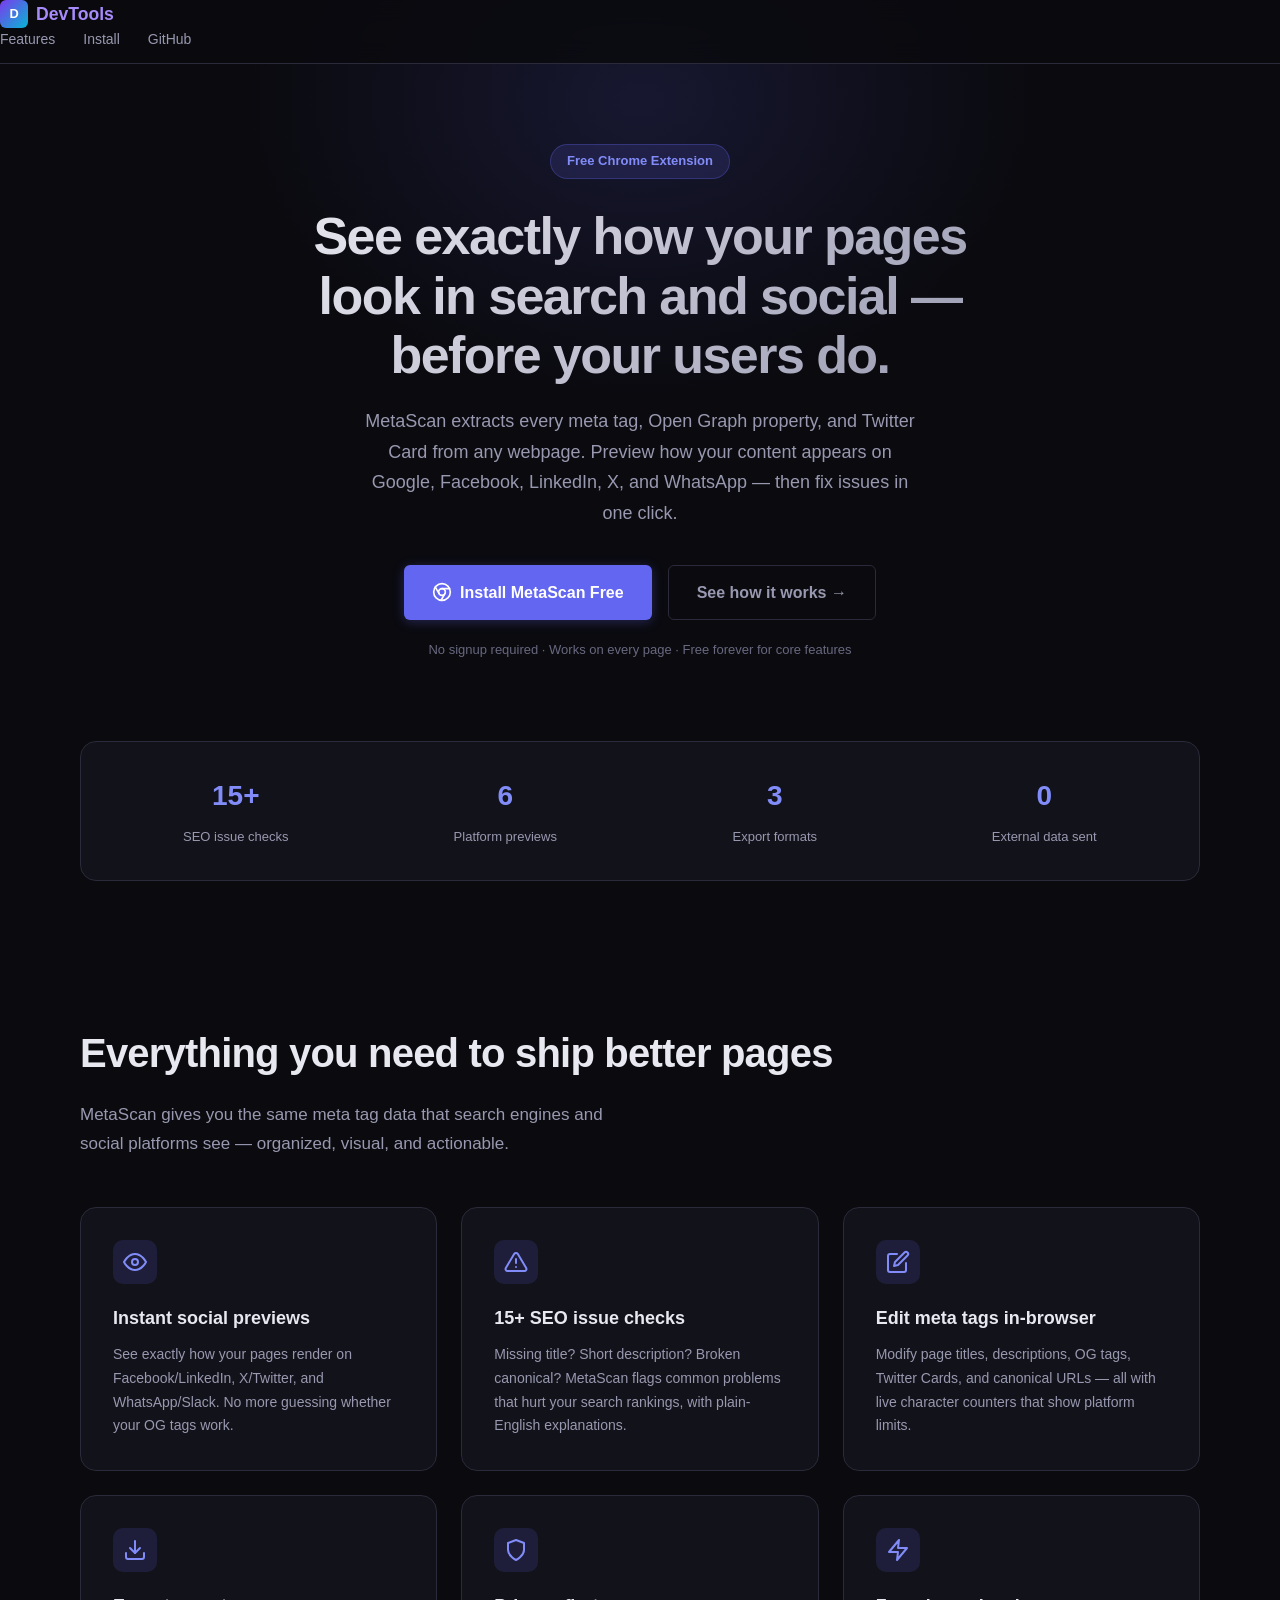
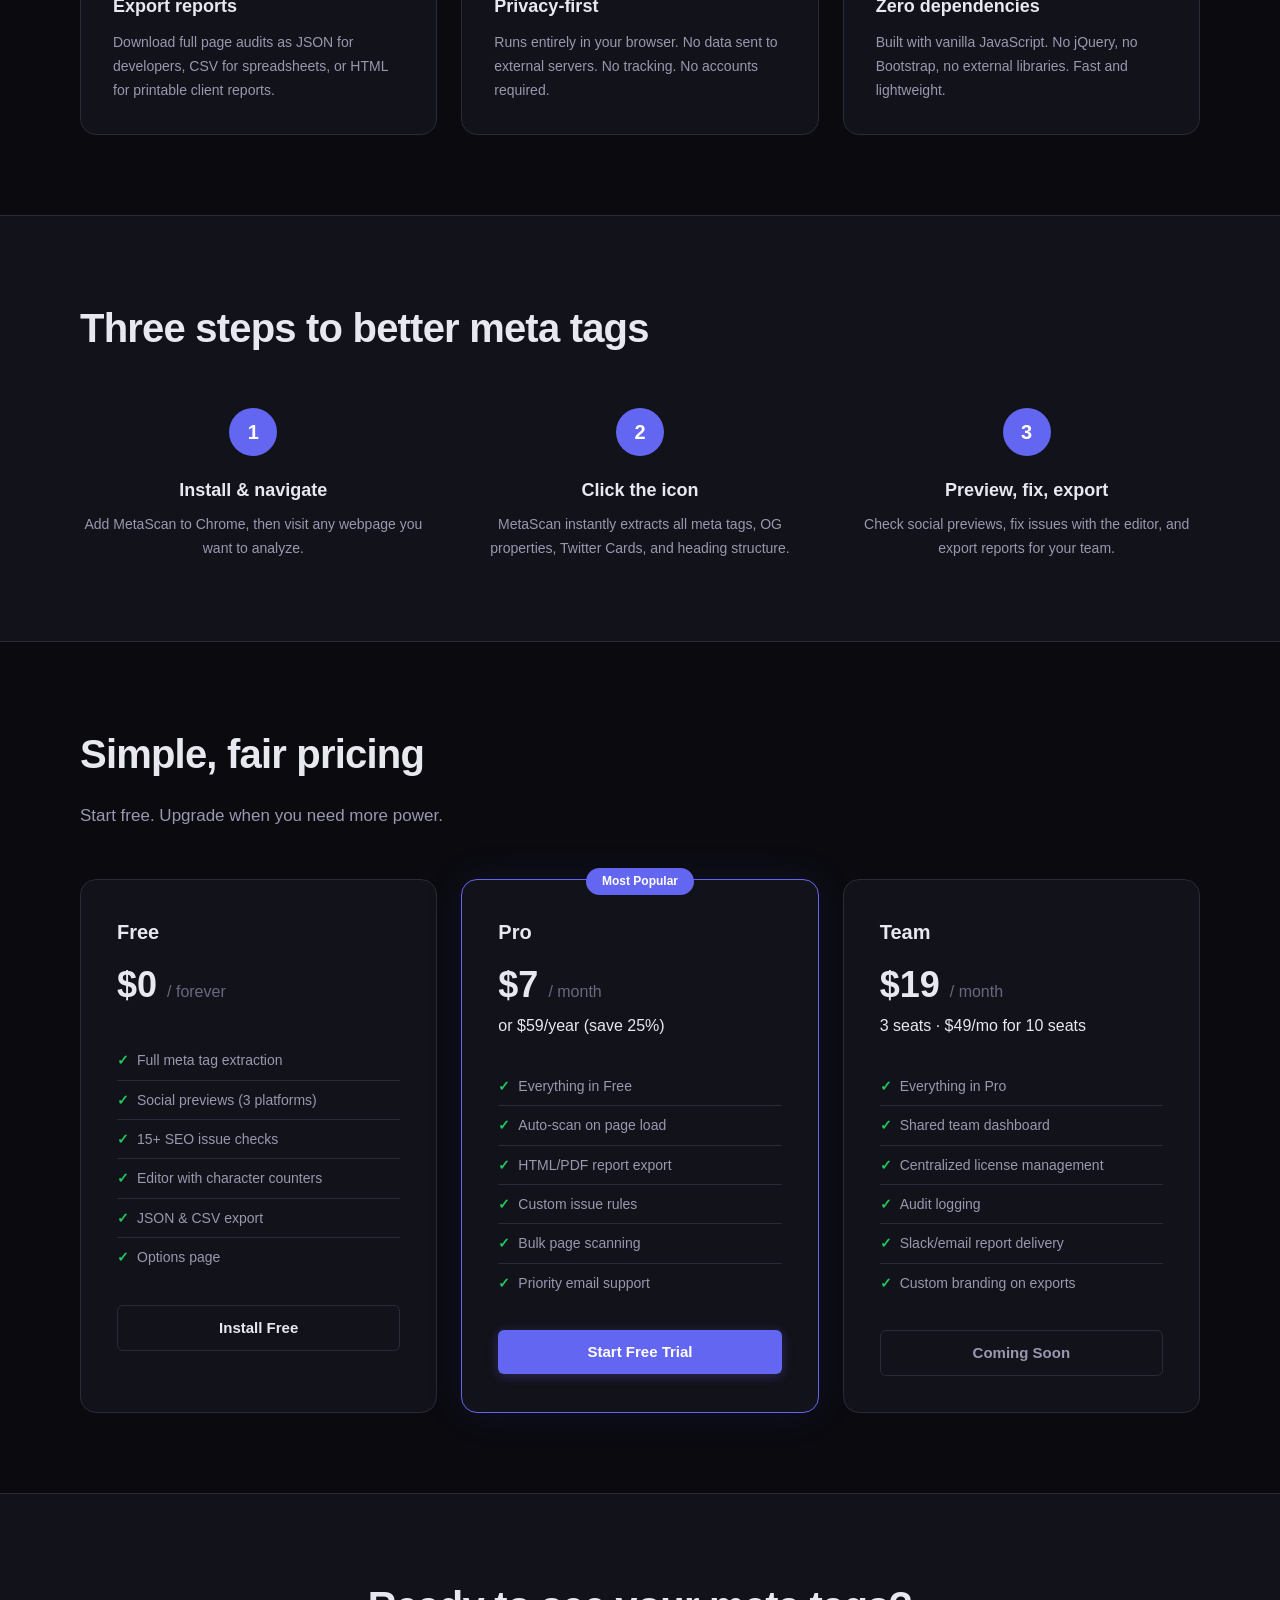
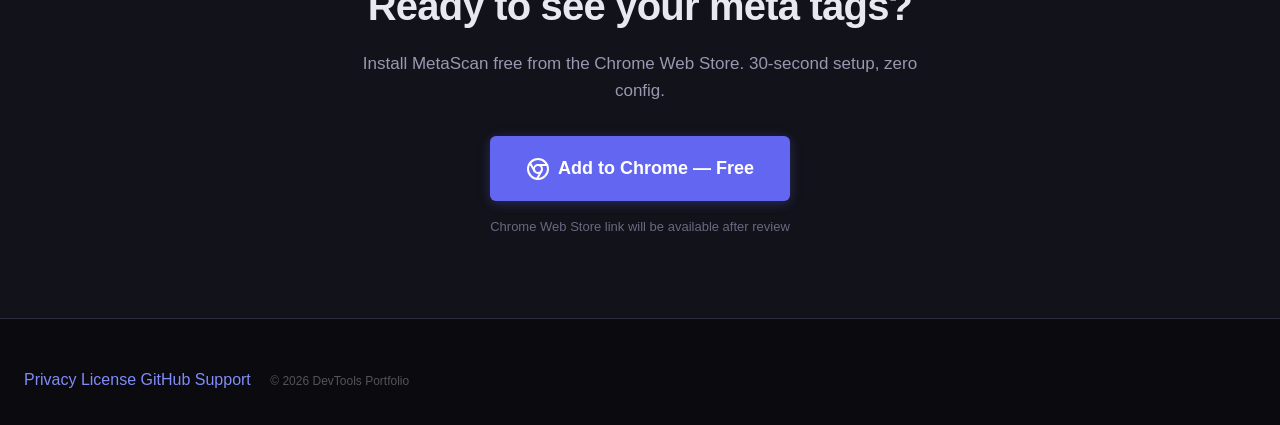
==== landing/index.html @ 58e9bb5c "Initial commit — metascan" ====
<!DOCTYPE html>
<html lang="en">
<head>
  <meta charset="UTF-8">
  <meta name="viewport" content="width=device-width, initial-scale=1.0">
  <title>MetaScan — See How Your Pages Look in Search & Social</title>
  <meta name="description" content="Free Chrome extension that extracts every meta tag, Open Graph property, and Twitter Card from any webpage. Preview how your content appears on Google, Facebook, X, and WhatsApp.">
  <meta name="keywords" content="meta tags checker, SEO meta tags, Open Graph preview, Twitter Card validator, social preview tool, meta tag extractor, SEO audit Chrome extension">
  <meta property="og:title" content="MetaScan — SEO Meta Tags & Social Preview">
  <meta property="og:description" content="See exactly how your pages look in search and social — before your users do. Free Chrome extension.">
  <meta property="og:type" content="website">
  <meta name="twitter:card" content="summary_large_image">
  <meta name="twitter:title" content="MetaScan — SEO Meta Tags & Social Preview">
  <meta name="twitter:description" content="See exactly how your pages look in search and social — before your users do. Free Chrome extension.">
  <link rel="stylesheet" href="style.css">
</head>
<body>
  <nav class="nav">
<div class="logo" style="display:flex;align-items:center;gap:8px">
<div style="width:28px;height:28px;background:linear-gradient(135deg,#7c3aed,#06b6d4);border-radius:6px;display:flex;align-items:center;justify-content:center;font-weight:700;color:#fff;font-size:0.8rem">D</div>
<span style="font-size:1.1rem;font-weight:700;color:#a78bfa">DevTools</span>
</div>
<div class="nav-links">
<a href="#features">Features</a>
<a href="#install">Install</a>
<a href="https://github.com/ericjoye/metascan">GitHub</a>
</div>
</nav>

  <main>
    <section class="hero">
      <div class="hero-inner">
        <div class="hero-badge">Free Chrome Extension</div>
        <h1>See exactly how your pages look in search and social — before your users do.</h1>
        <p class="hero-sub">MetaScan extracts every meta tag, Open Graph property, and Twitter Card from any webpage. Preview how your content appears on Google, Facebook, LinkedIn, X, and WhatsApp — then fix issues in one click.</p>
        <div class="hero-ctas">
          <a href="#install" class="btn btn-primary btn-lg">
            <svg width="20" height="20" viewBox="0 0 24 24" fill="none" stroke="currentColor" stroke-width="2" stroke-linecap="round" stroke-linejoin="round"><circle cx="12" cy="12" r="10"/><circle cx="12" cy="12" r="4"/><line x1="21.17" y1="8" x2="12" y2="8"/><line x1="3.95" y1="6.06" x2="8.54" y2="14"/><line x1="10.88" y1="21.94" x2="15.46" y2="14"/></svg>
            Install MetaScan Free
          </a>
          <a href="#how-it-works" class="btn btn-ghost btn-lg">See how it works →</a>
        </div>
        <p class="hero-note">No signup required · Works on every page · Free forever for core features</p>
      </div>
    </section>

    <section class="social-proof">
      <div class="social-proof-inner">
        <div class="proof-item">
          <strong>15+</strong>
          <span>SEO issue checks</span>
        </div>
        <div class="proof-item">
          <strong>6</strong>
          <span>Platform previews</span>
        </div>
        <div class="proof-item">
          <strong>3</strong>
          <span>Export formats</span>
        </div>
        <div class="proof-item">
          <strong>0</strong>
          <span>External data sent</span>
        </div>
      </div>
    </section>

    <section id="features" class="features">
      <div class="section-inner">
        <h2>Everything you need to ship better pages</h2>
        <p class="section-sub">MetaScan gives you the same meta tag data that search engines and social platforms see — organized, visual, and actionable.</p>
        <div class="feature-grid">
          <div class="feature-card">
            <div class="feature-icon">
              <svg width="24" height="24" viewBox="0 0 24 24" fill="none" stroke="currentColor" stroke-width="2" stroke-linecap="round" stroke-linejoin="round"><path d="M1 12s4-8 11-8 11 8 11 8-4 8-11 8-11-8-11-8z"/><circle cx="12" cy="12" r="3"/></svg>
            </div>
            <h3>Instant social previews</h3>
            <p>See exactly how your pages render on Facebook/LinkedIn, X/Twitter, and WhatsApp/Slack. No more guessing whether your OG tags work.</p>
          </div>
          <div class="feature-card">
            <div class="feature-icon">
              <svg width="24" height="24" viewBox="0 0 24 24" fill="none" stroke="currentColor" stroke-width="2" stroke-linecap="round" stroke-linejoin="round"><path d="M10.29 3.86L1.82 18a2 2 0 0 0 1.71 3h16.94a2 2 0 0 0 1.71-3L13.71 3.86a2 2 0 0 0-3.42 0z"/><line x1="12" y1="9" x2="12" y2="13"/><line x1="12" y1="17" x2="12.01" y2="17"/></svg>
            </div>
            <h3>15+ SEO issue checks</h3>
            <p>Missing title? Short description? Broken canonical? MetaScan flags common problems that hurt your search rankings, with plain-English explanations.</p>
          </div>
          <div class="feature-card">
            <div class="feature-icon">
              <svg width="24" height="24" viewBox="0 0 24 24" fill="none" stroke="currentColor" stroke-width="2" stroke-linecap="round" stroke-linejoin="round"><path d="M11 4H4a2 2 0 0 0-2 2v14a2 2 0 0 0 2 2h14a2 2 0 0 0 2-2v-7"/><path d="M18.5 2.5a2.121 2.121 0 0 1 3 3L12 15l-4 1 1-4 9.5-9.5z"/></svg>
            </div>
            <h3>Edit meta tags in-browser</h3>
            <p>Modify page titles, descriptions, OG tags, Twitter Cards, and canonical URLs — all with live character counters that show platform limits.</p>
          </div>
          <div class="feature-card">
            <div class="feature-icon">
              <svg width="24" height="24" viewBox="0 0 24 24" fill="none" stroke="currentColor" stroke-width="2" stroke-linecap="round" stroke-linejoin="round"><path d="M21 15v4a2 2 0 0 1-2 2H5a2 2 0 0 1-2-2v-4"/><polyline points="7 10 12 15 17 10"/><line x1="12" y1="15" x2="12" y2="3"/></svg>
            </div>
            <h3>Export reports</h3>
            <p>Download full page audits as JSON for developers, CSV for spreadsheets, or HTML for printable client reports.</p>
          </div>
          <div class="feature-card">
            <div class="feature-icon">
              <svg width="24" height="24" viewBox="0 0 24 24" fill="none" stroke="currentColor" stroke-width="2" stroke-linecap="round" stroke-linejoin="round"><path d="M12 22s8-4 8-10V5l-8-3-8 3v7c0 6 8 10 8 10z"/></svg>
            </div>
            <h3>Privacy-first</h3>
            <p>Runs entirely in your browser. No data sent to external servers. No tracking. No accounts required.</p>
          </div>
          <div class="feature-card">
            <div class="feature-icon">
              <svg width="24" height="24" viewBox="0 0 24 24" fill="none" stroke="currentColor" stroke-width="2" stroke-linecap="round" stroke-linejoin="round"><polygon points="13 2 3 14 12 14 11 22 21 10 12 10 13 2"/></svg>
            </div>
            <h3>Zero dependencies</h3>
            <p>Built with vanilla JavaScript. No jQuery, no Bootstrap, no external libraries. Fast and lightweight.</p>
          </div>
        </div>
      </div>
    </section>

    <section id="how-it-works" class="how-it-works">
      <div class="section-inner">
        <h2>Three steps to better meta tags</h2>
        <div class="steps">
          <div class="step">
            <div class="step-num">1</div>
            <h3>Install & navigate</h3>
            <p>Add MetaScan to Chrome, then visit any webpage you want to analyze.</p>
          </div>
          <div class="step">
            <div class="step-num">2</div>
            <h3>Click the icon</h3>
            <p>MetaScan instantly extracts all meta tags, OG properties, Twitter Cards, and heading structure.</p>
          </div>
          <div class="step">
            <div class="step-num">3</div>
            <h3>Preview, fix, export</h3>
            <p>Check social previews, fix issues with the editor, and export reports for your team.</p>
          </div>
        </div>
      </div>
    </section>

    <section id="pricing" class="pricing">
      <div class="section-inner">
        <h2>Simple, fair pricing</h2>
        <p class="section-sub">Start free. Upgrade when you need more power.</p>
        <div class="pricing-grid">
          <div class="pricing-card">
            <div class="pricing-header">
              <h3>Free</h3>
              <div class="pricing-price">$0 <span>/ forever</span></div>
            </div>
            <ul class="pricing-features">
              <li>Full meta tag extraction</li>
              <li>Social previews (3 platforms)</li>
              <li>15+ SEO issue checks</li>
              <li>Editor with character counters</li>
              <li>JSON & CSV export</li>
              <li>Options page</li>
            </ul>
            <a href="#install" class="btn btn-outline btn-full">Install Free</a>
          </div>
          <div class="pricing-card pricing-card-featured">
            <div class="pricing-badge">Most Popular</div>
            <div class="pricing-header">
              <h3>Pro</h3>
              <div class="pricing-price">$7 <span>/ month</span></div>
              <p class="pricing-annual">or $59/year (save 25%)</p>
            </div>
            <ul class="pricing-features">
              <li>Everything in Free</li>
              <li>Auto-scan on page load</li>
              <li>HTML/PDF report export</li>
              <li>Custom issue rules</li>
              <li>Bulk page scanning</li>
              <li>Priority email support</li>
            </ul>
            <a href="#install" class="btn btn-primary btn-full">Start Free Trial</a>
          </div>
          <div class="pricing-card">
            <div class="pricing-header">
              <h3>Team</h3>
              <div class="pricing-price">$19 <span>/ month</span></div>
              <p class="pricing-annual">3 seats · $49/mo for 10 seats</p>
            </div>
            <ul class="pricing-features">
              <li>Everything in Pro</li>
              <li>Shared team dashboard</li>
              <li>Centralized license management</li>
              <li>Audit logging</li>
              <li>Slack/email report delivery</li>
              <li>Custom branding on exports</li>
            </ul>
            <a href="#install" class="btn btn-ghost btn-full">Coming Soon</a>
          </div>
        </div>
      </div>
    </section>

    <section id="install" class="cta-section">
      <div class="cta-inner">
        <h2>Ready to see your meta tags?</h2>
        <p>Install MetaScan free from the Chrome Web Store. 30-second setup, zero config.</p>
        <a href="#" class="btn btn-primary btn-xl">
          <svg width="24" height="24" viewBox="0 0 24 24" fill="none" stroke="currentColor" stroke-width="2" stroke-linecap="round" stroke-linejoin="round"><circle cx="12" cy="12" r="10"/><circle cx="12" cy="12" r="4"/><line x1="21.17" y1="8" x2="12" y2="8"/><line x1="3.95" y1="6.06" x2="8.54" y2="14"/><line x1="10.88" y1="21.94" x2="15.46" y2="14"/></svg>
          Add to Chrome — Free
        </a>
        <p class="cta-note">Chrome Web Store link will be available after review</p>
      </div>
    </section>
  </main>

  <footer class="footer">
<a href="PRIVACY.md">Privacy</a>
<a href="LICENSE">License</a>
<a href="https://github.com/ericjoye/metascan">GitHub</a>
<a href="mailto:eric@ericjoye.com">Support</a>
<span style="margin-left:15px;color:#555;font-size:0.75rem">© 2026 DevTools Portfolio</span>
</footer>
</body>
</html>
---- landing/style.css ----
/* MetaScan Landing Page — Design System */
:root {
  --color-bg: #0a0a0f;
  --color-surface: #12121a;
  --color-surface-raised: #1a1a26;
  --color-border: #2a2a3a;
  --color-text: #e8e8f0;
  --color-text-muted: #9898b0;
  --color-text-dim: #686880;
  --color-accent: #6366f1;
  --color-accent-light: #818cf8;
  --color-accent-dark: #4f46e5;
  --color-accent-glow: rgba(99, 102, 241, 0.15);
  --color-success: #22c55e;
  --color-warning: #f59e0b;
  --font-sans: 'Inter', -apple-system, BlinkMacSystemFont, 'Segoe UI', Roboto, sans-serif;
  --font-mono: 'JetBrains Mono', 'Fira Code', monospace;
  --radius-sm: 6px;
  --radius-md: 10px;
  --radius-lg: 16px;
  --radius-xl: 24px;
  --shadow-sm: 0 1px 2px rgba(0,0,0,0.3);
  --shadow-md: 0 4px 12px rgba(0,0,0,0.4);
  --shadow-lg: 0 8px 32px rgba(0,0,0,0.5);
  --shadow-glow: 0 0 40px rgba(99, 102, 241, 0.1);
  --max-width: 1120px;
  --nav-height: 64px;
}

*, *::before, *::after {
  box-sizing: border-box;
  margin: 0;
  padding: 0;
}

html {
  scroll-behavior: smooth;
  -webkit-font-smoothing: antialiased;
  -moz-osx-font-smoothing: grayscale;
}

body {
  font-family: var(--font-sans);
  background: var(--color-bg);
  color: var(--color-text);
  line-height: 1.6;
  overflow-x: hidden;
}

a {
  color: var(--color-accent-light);
  text-decoration: none;
  transition: color 0.2s;
}
a:hover {
  color: var(--color-text);
}

/* ── Navigation ─────────────────────────────────────────────────────────── */

.nav {
  position: fixed;
  top: 0;
  left: 0;
  right: 0;
  z-index: 100;
  height: var(--nav-height);
  background: rgba(10, 10, 15, 0.85);
  backdrop-filter: blur(12px);
  -webkit-backdrop-filter: blur(12px);
  border-bottom: 1px solid var(--color-border);
}

.nav-inner {
  max-width: var(--max-width);
  margin: 0 auto;
  padding: 0 24px;
  height: 100%;
  display: flex;
  align-items: center;
  justify-content: space-between;
  gap: 24px;
}

.logo {
  display: flex;
  align-items: center;
  gap: 10px;
  color: var(--color-text);
  font-weight: 700;
  font-size: 18px;
  flex-shrink: 0;
}

.logo-icon {
  width: 32px;
  height: 32px;
  background: var(--color-accent);
  border-radius: var(--radius-sm);
  display: flex;
  align-items: center;
  justify-content: center;
  font-weight: 800;
  font-size: 16px;
  color: white;
}

.nav-links {
  display: flex;
  gap: 28px;
}

.nav-links a {
  color: var(--color-text-muted);
  font-size: 14px;
  font-weight: 500;
}
.nav-links a:hover {
  color: var(--color-text);
}

.nav-cta {
  background: var(--color-accent);
  color: white !important;
  padding: 8px 18px;
  border-radius: var(--radius-sm);
  font-size: 14px;
  font-weight: 600;
  transition: background 0.2s, transform 0.2s;
}
.nav-cta:hover {
  background: var(--color-accent-dark);
  transform: translateY(-1px);
}

/* ── Hero ────────────────────────────────────────────────────────────────── */

.hero {
  padding: calc(var(--nav-height) + 80px) 24px 80px;
  text-align: center;
  position: relative;
}

.hero::before {
  content: '';
  position: absolute;
  top: -200px;
  left: 50%;
  transform: translateX(-50%);
  width: 800px;
  height: 600px;
  background: radial-gradient(ellipse at center, var(--color-accent-glow) 0%, transparent 70%);
  pointer-events: none;
  z-index: 0;
}

.hero-inner {
  max-width: 720px;
  margin: 0 auto;
  position: relative;
  z-index: 1;
}

.hero-badge {
  display: inline-block;
  background: var(--color-accent-glow);
  border: 1px solid rgba(99, 102, 241, 0.3);
  color: var(--color-accent-light);
  padding: 6px 16px;
  border-radius: 100px;
  font-size: 13px;
  font-weight: 600;
  margin-bottom: 28px;
}

.hero h1 {
  font-size: clamp(32px, 5vw, 52px);
  font-weight: 800;
  line-height: 1.15;
  letter-spacing: -0.03em;
  margin-bottom: 20px;
  background: linear-gradient(135deg, var(--color-text) 0%, var(--color-text-muted) 100%);
  -webkit-background-clip: text;
  -webkit-text-fill-color: transparent;
  background-clip: text;
}

.hero-sub {
  font-size: 18px;
  color: var(--color-text-muted);
  line-height: 1.7;
  margin-bottom: 36px;
  max-width: 560px;
  margin-left: auto;
  margin-right: auto;
}

.hero-ctas {
  display: flex;
  gap: 16px;
  justify-content: center;
  flex-wrap: wrap;
  margin-bottom: 20px;
}

.hero-note {
  font-size: 13px;
  color: var(--color-text-dim);
}

/* ── Buttons ─────────────────────────────────────────────────────────────── */

.btn {
  display: inline-flex;
  align-items: center;
  gap: 8px;
  padding: 10px 22px;
  border-radius: var(--radius-sm);
  font-size: 15px;
  font-weight: 600;
  cursor: pointer;
  border: none;
  transition: all 0.2s;
  text-decoration: none;
  font-family: var(--font-sans);
}

.btn-lg {
  padding: 14px 28px;
  font-size: 16px;
}

.btn-xl {
  padding: 18px 36px;
  font-size: 18px;
}

.btn-primary {
  background: var(--color-accent);
  color: white;
  box-shadow: 0 2px 12px rgba(99, 102, 241, 0.3);
}
.btn-primary:hover {
  background: var(--color-accent-dark);
  transform: translateY(-1px);
  box-shadow: 0 4px 20px rgba(99, 102, 241, 0.4);
  color: white;
}

.btn-ghost {
  background: transparent;
  color: var(--color-text-muted);
  border: 1px solid var(--color-border);
}
.btn-ghost:hover {
  background: var(--color-surface);
  color: var(--color-text);
  border-color: var(--color-text-dim);
}

.btn-outline {
  background: transparent;
  color: var(--color-text);
  border: 1px solid var(--color-border);
}
.btn-outline:hover {
  background: var(--color-surface);
  border-color: var(--color-accent);
  color: var(--color-accent-light);
}

.btn-full {
  width: 100%;
  justify-content: center;
}

/* ── Social Proof ────────────────────────────────────────────────────────── */

.social-proof {
  padding: 0 24px 60px;
}

.social-proof-inner {
  max-width: var(--max-width);
  margin: 0 auto;
  display: grid;
  grid-template-columns: repeat(4, 1fr);
  gap: 24px;
  padding: 32px;
  background: var(--color-surface);
  border: 1px solid var(--color-border);
  border-radius: var(--radius-lg);
}

.proof-item {
  text-align: center;
}

.proof-item strong {
  display: block;
  font-size: 28px;
  font-weight: 800;
  color: var(--color-accent-light);
  margin-bottom: 4px;
}

.proof-item span {
  font-size: 13px;
  color: var(--color-text-muted);
}

/* ── Features ────────────────────────────────────────────────────────────── */

.features {
  padding: 80px 24px;
}

.section-inner {
  max-width: var(--max-width);
  margin: 0 auto;
}

.section-sub {
  font-size: 17px;
  color: var(--color-text-muted);
  max-width: 560px;
  margin-bottom: 48px;
  line-height: 1.7;
}

h2 {
  font-size: clamp(28px, 4vw, 40px);
  font-weight: 800;
  letter-spacing: -0.02em;
  margin-bottom: 16px;
}

.feature-grid {
  display: grid;
  grid-template-columns: repeat(3, 1fr);
  gap: 24px;
}

.feature-card {
  background: var(--color-surface);
  border: 1px solid var(--color-border);
  border-radius: var(--radius-lg);
  padding: 32px;
  transition: border-color 0.2s, transform 0.2s;
}
.feature-card:hover {
  border-color: var(--color-accent);
  transform: translateY(-2px);
}

.feature-icon {
  width: 44px;
  height: 44px;
  background: var(--color-accent-glow);
  border-radius: var(--radius-md);
  display: flex;
  align-items: center;
  justify-content: center;
  color: var(--color-accent-light);
  margin-bottom: 20px;
}

.feature-card h3 {
  font-size: 18px;
  font-weight: 700;
  margin-bottom: 10px;
}

.feature-card p {
  font-size: 14px;
  color: var(--color-text-muted);
  line-height: 1.7;
}

/* ── How It Works ────────────────────────────────────────────────────────── */

.how-it-works {
  padding: 80px 24px;
  background: var(--color-surface);
  border-top: 1px solid var(--color-border);
  border-bottom: 1px solid var(--color-border);
}

.steps {
  display: grid;
  grid-template-columns: repeat(3, 1fr);
  gap: 40px;
  margin-top: 48px;
}

.step {
  text-align: center;
}

.step-num {
  width: 48px;
  height: 48px;
  background: var(--color-accent);
  color: white;
  border-radius: 50%;
  display: flex;
  align-items: center;
  justify-content: center;
  font-size: 20px;
  font-weight: 800;
  margin: 0 auto 20px;
}

.step h3 {
  font-size: 18px;
  font-weight: 700;
  margin-bottom: 8px;
}

.step p {
  font-size: 14px;
  color: var(--color-text-muted);
  line-height: 1.7;
}

/* ── Pricing ─────────────────────────────────────────────────────────────── */

.pricing {
  padding: 80px 24px;
}

.pricing-grid {
  display: grid;
  grid-template-columns: repeat(3, 1fr);
  gap: 24px;
  margin-top: 48px;
}

.pricing-card {
  background: var(--color-surface);
  border: 1px solid var(--color-border);
  border-radius: var(--radius-lg);
  padding: 36px;
  position: relative;
  transition: border-color 0.2s, transform 0.2s;
}
.pricing-card:hover {
  border-color: var(--color-accent);
  transform: translateY(-2px);
}

.pricing-card-featured {
  border-color: var(--color-accent);
  box-shadow: var(--shadow-glow);
}

.pricing-badge {
  position: absolute;
  top: -12px;
  left: 50%;
  transform: translateX(-50%);
  background: var(--color-accent);
  color: white;
  padding: 4px 16px;
  border-radius: 100px;
  font-size: 12px;
  font-weight: 700;
  white-space: nowrap;
}

.pricing-header {
  margin-bottom: 28px;
}

.pricing-header h3 {
  font-size: 20px;
  font-weight: 700;
  margin-bottom: 8px;
}

.pricing-price {
  font-size: 36px;
  font-weight: 800;
  color: var(--color-text);
}
.pricing-price span {
  font-size: 16px;
  font-weight: 500;
  color: var(--color-text-dim);
}

.pricing-annial {
  font-size: 13px;
  color: var(--color-text-dim);
  margin-top: 4px;
}

.pricing-features {
  list-style: none;
  margin-bottom: 28px;
}

.pricing-features li {
  padding: 8px 0;
  font-size: 14px;
  color: var(--color-text-muted);
  border-bottom: 1px solid var(--color-border);
  position: relative;
  padding-left: 20px;
}
.pricing-features li::before {
  content: '✓';
  position: absolute;
  left: 0;
  color: var(--color-success);
  font-weight: 700;
}
.pricing-features li:last-child {
  border-bottom: none;
}

/* ── CTA Section ─────────────────────────────────────────────────────────── */

.cta-section {
  padding: 80px 24px;
  text-align: center;
  background: var(--color-surface);
  border-top: 1px solid var(--color-border);
}

.cta-inner {
  max-width: 600px;
  margin: 0 auto;
}

.cta-inner h2 {
  margin-bottom: 12px;
}

.cta-inner > p {
  color: var(--color-text-muted);
  font-size: 17px;
  margin-bottom: 32px;
}

.cta-note {
  font-size: 13px !important;
  color: var(--color-text-dim) !important;
  margin-top: 16px !important;
  margin-bottom: 0 !important;
}

/* ── Footer ──────────────────────────────────────────────────────────────── */

.footer {
  padding: 48px 24px 32px;
  border-top: 1px solid var(--color-border);
}

.footer-inner {
  max-width: var(--max-width);
  margin: 0 auto;
  text-align: center;
}

.footer-brand {
  display: flex;
  align-items: center;
  justify-content: center;
  gap: 10px;
  margin-bottom: 16px;
}

.footer-brand .logo-icon {
  width: 24px;
  height: 24px;
  font-size: 12px;
}

.footer-brand .logo-text {
  font-size: 16px;
  font-weight: 700;
  color: var(--color-text);
}

.footer-brand p {
  font-size: 13px;
  color: var(--color-text-dim);
  margin-left: 8px;
}

.footer-links {
  display: flex;
  gap: 24px;
  justify-content: center;
  margin-bottom: 20px;
}

.footer-links a {
  font-size: 13px;
  color: var(--color-text-dim);
}
.footer-links a:hover {
  color: var(--color-text);
}

.footer-copy {
  font-size: 12px;
  color: var(--color-text-dim);
}

/* ── Responsive ──────────────────────────────────────────────────────────── */

@media (max-width: 900px) {
  .feature-grid,
  .pricing-grid {
    grid-template-columns: repeat(2, 1fr);
  }
  .steps {
    grid-template-columns: 1fr;
    gap: 32px;
  }
  .social-proof-inner {
    grid-template-columns: repeat(2, 1fr);
  }
}

@media (max-width: 640px) {
  .nav-links {
    display: none;
  }
  .hero {
    padding: calc(var(--nav-height) + 48px) 20px 60px;
  }
  .hero-ctas {
    flex-direction: column;
    align-items: center;
  }
  .feature-grid,
  .pricing-grid {
    grid-template-columns: 1fr;
  }
  .social-proof-inner {
    grid-template-columns: repeat(2, 1fr);
    padding: 24px;
  }
  .pricing-card-featured {
    order: -1;
  }
  .how-it-works,
  .features,
  .pricing,
  .cta-section {
    padding: 60px 20px;
  }
}
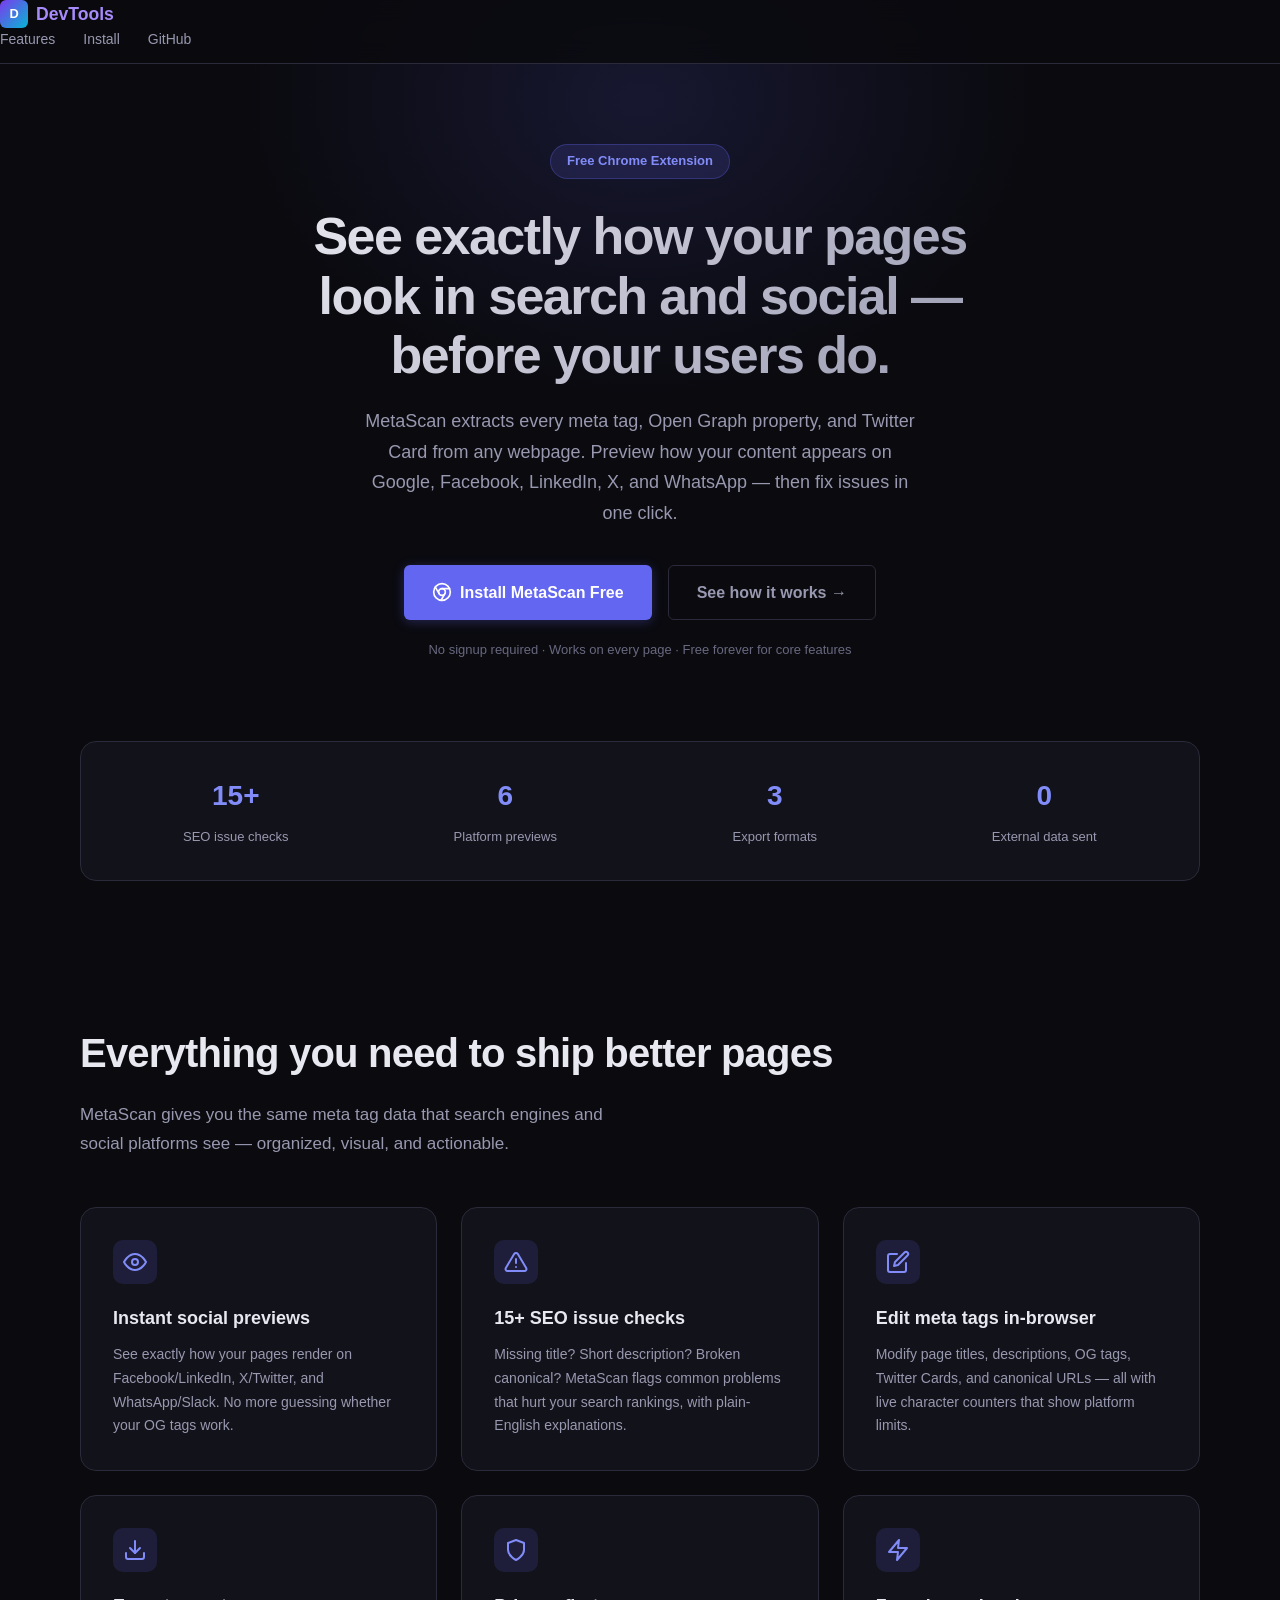
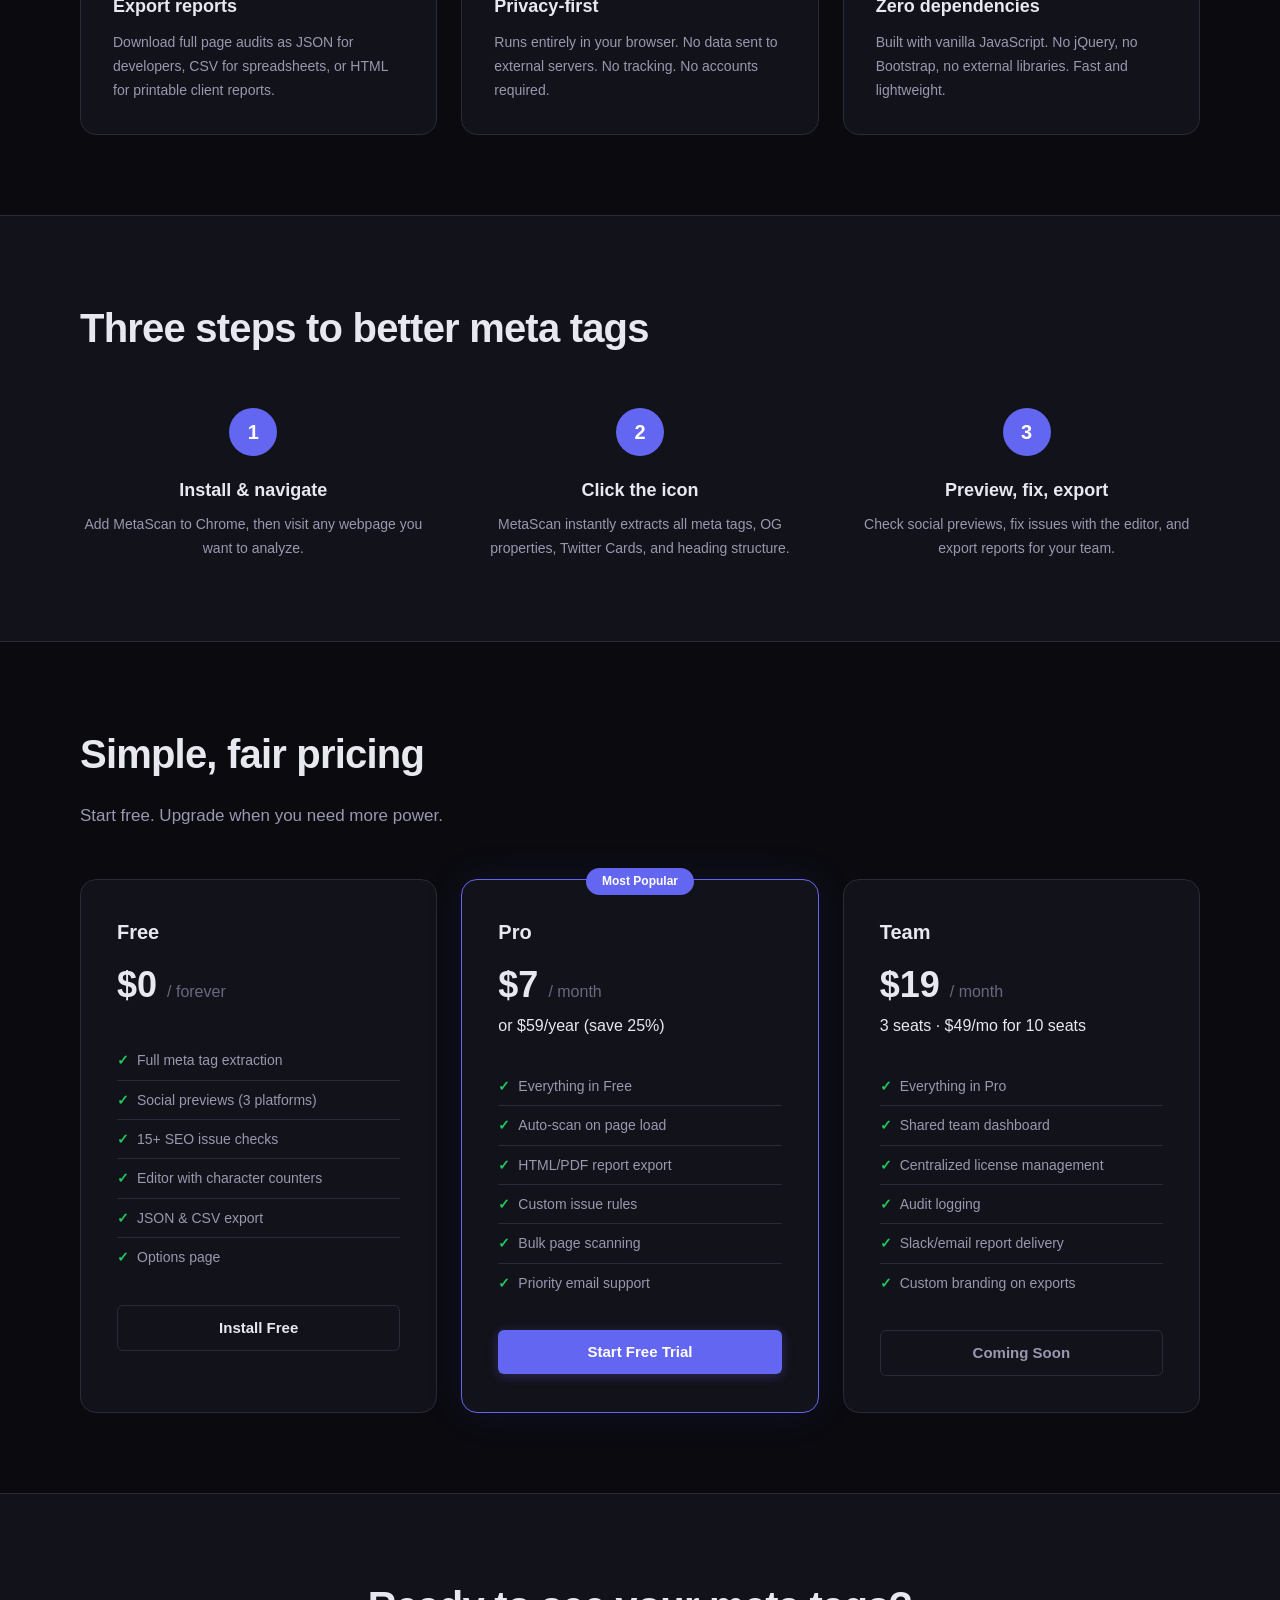
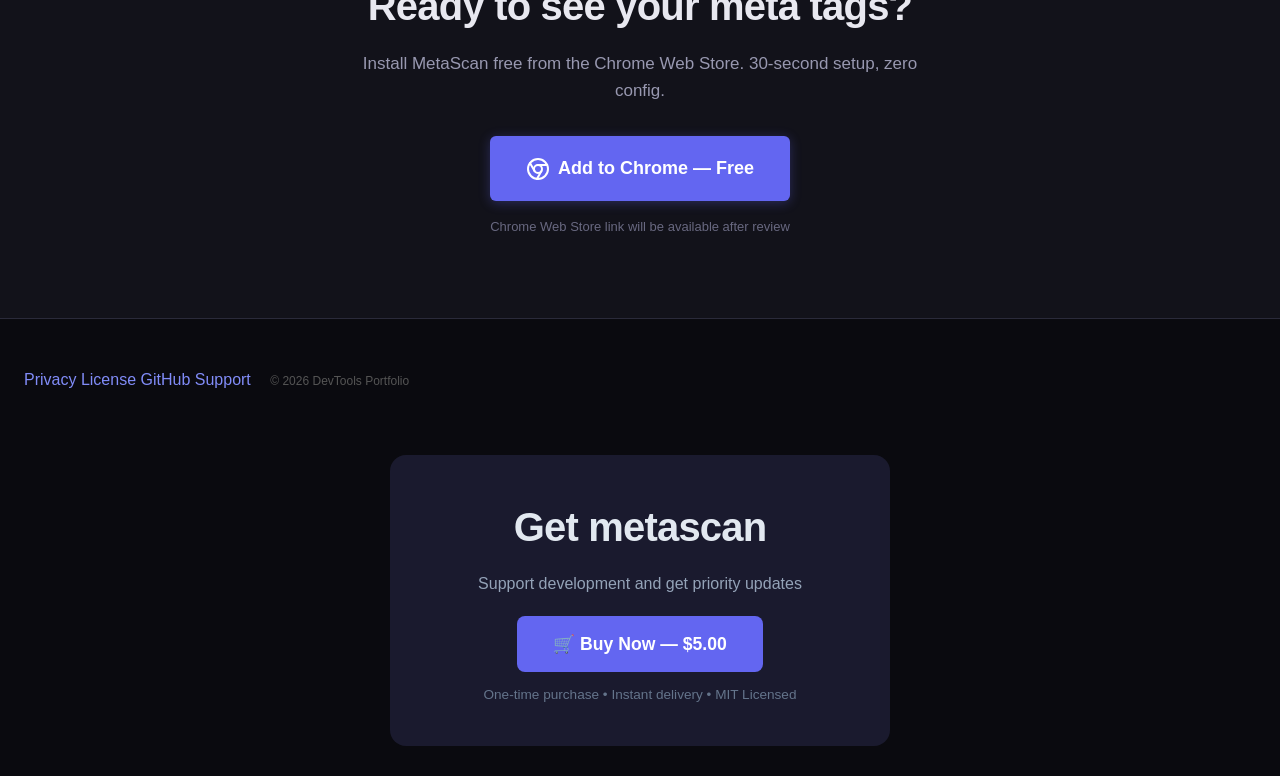
==== commit 2d78d2ae: "Add Polar checkout link to landing page" ====
--- a/landing/index.html
+++ b/landing/index.html
@@ -216,5 +216,16 @@
 <a href="mailto:eric@ericjoye.com">Support</a>
 <span style="margin-left:15px;color:#555;font-size:0.75rem">© 2026 DevTools Portfolio</span>
 </footer>
+
+    <!-- Buy Section -->
+    <div style="text-align:center; padding:40px 20px; background:#1a1a2e; border-radius:16px; margin:30px auto; max-width:500px;">
+        <h2 style="color:#e2e8f0; margin-bottom:12px;">Get metascan</h2>
+        <p style="color:#94a3b8; margin-bottom:20px;">Support development and get priority updates</p>
+        <a href="https://buy.polar.sh/8bd961a9-96f4-495f-aa3f-2b43c5010711" style="display:inline-block; background:#6366f1; color:#fff; padding:14px 36px; border-radius:8px; text-decoration:none; font-weight:600; font-size:1.1em; transition:background 0.2s;" onmouseover="this.style.background='#4f46e5'" onmouseout="this.style.background='#6366f1'">
+            🛒 Buy Now — $5.00
+        </a>
+        <p style="color:#64748b; font-size:0.85em; margin-top:12px;">One-time purchase • Instant delivery • MIT Licensed</p>
+    </div>
+
 </body>
 </html>
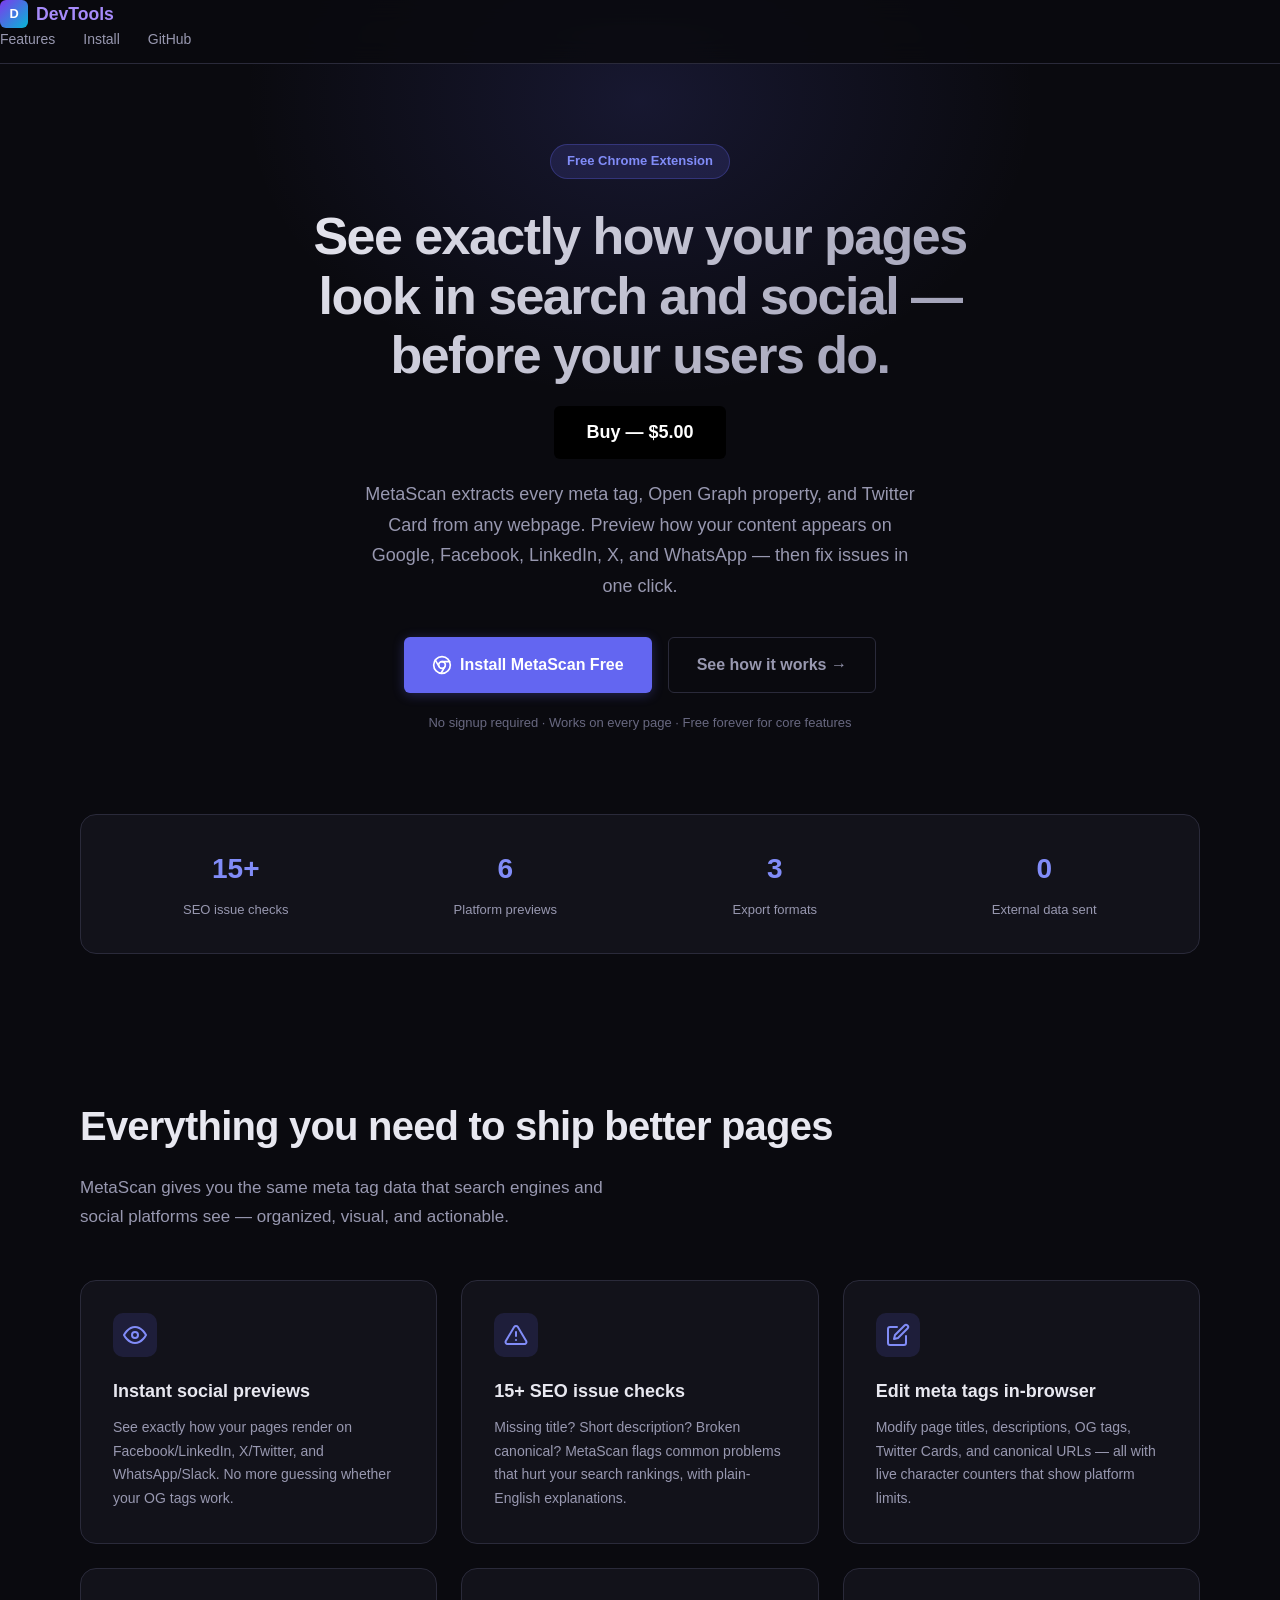
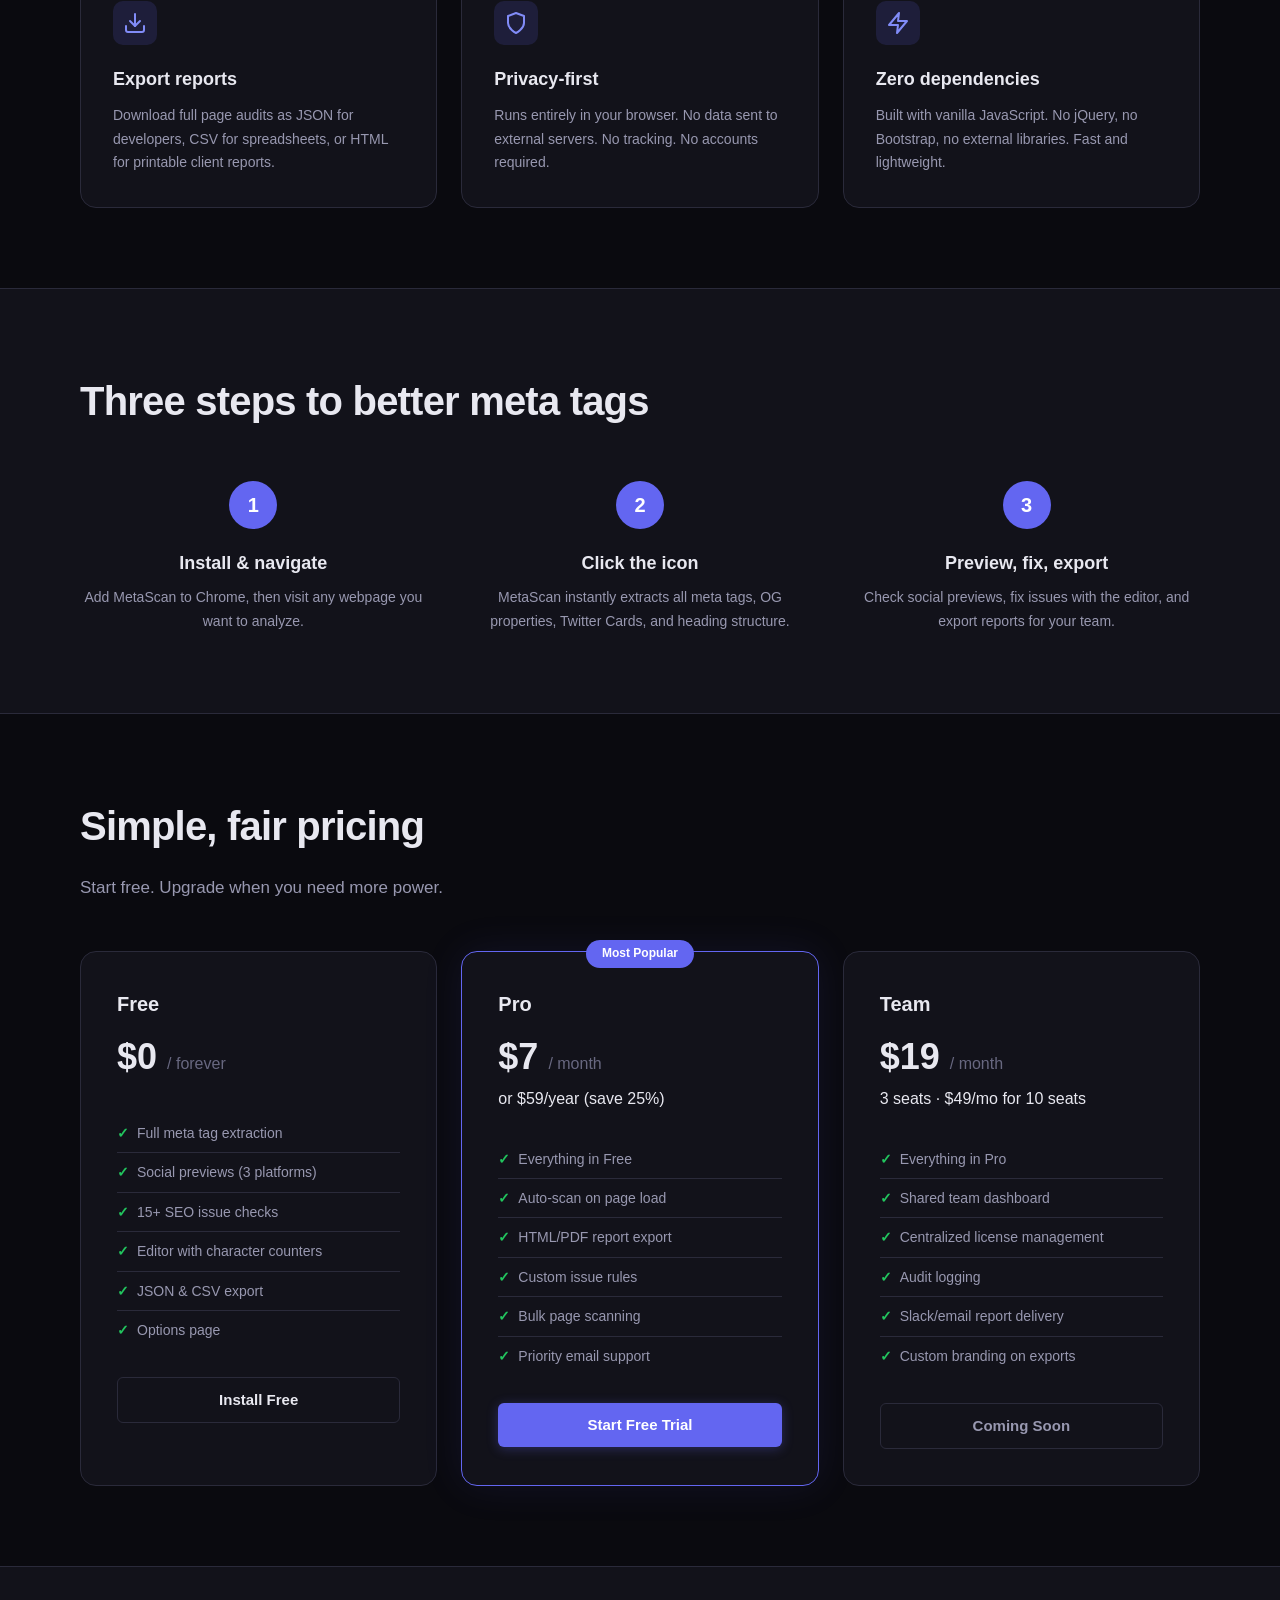
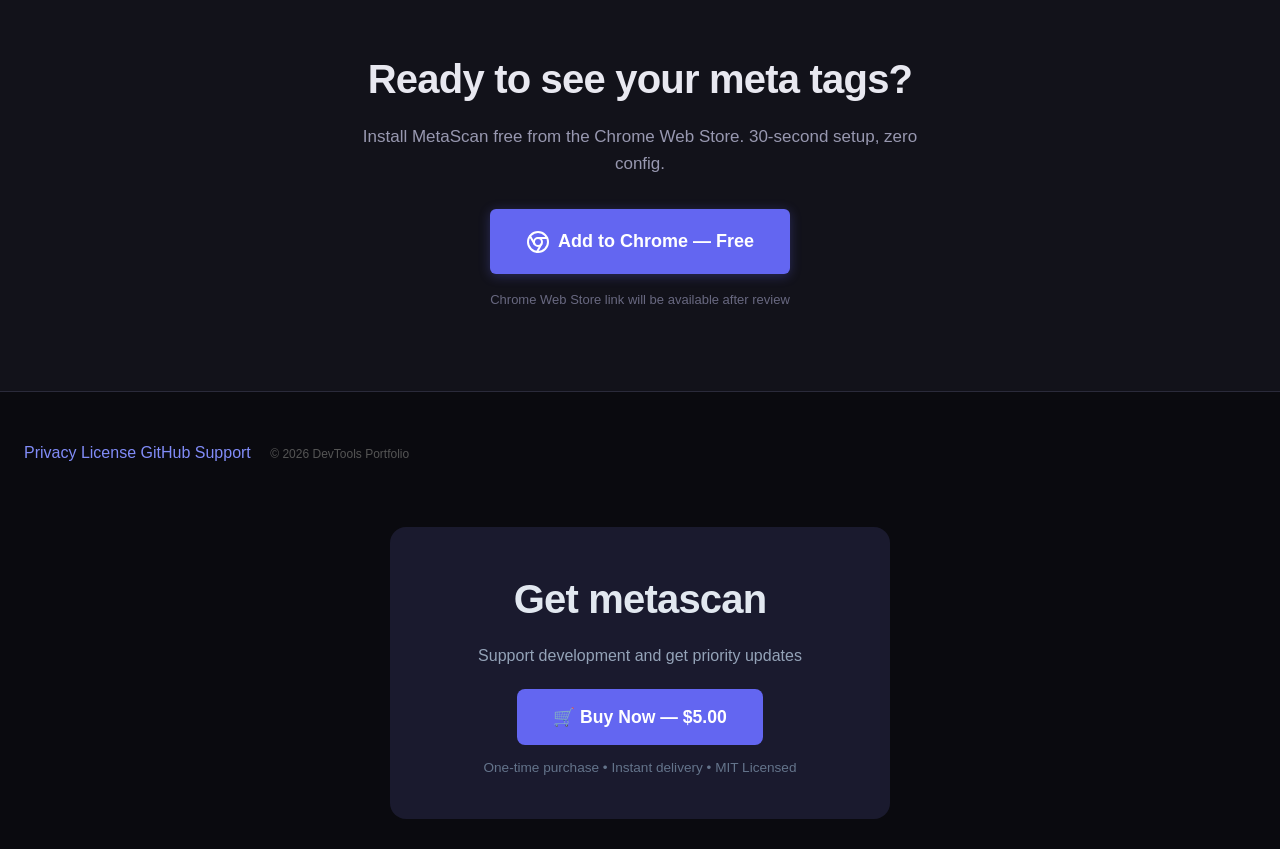
==== commit fcc6224f: "Fix landing page: add Buy button, redirect root to docs" ====
--- a/landing/index.html
+++ b/landing/index.html
@@ -32,6 +32,15 @@
       <div class="hero-inner">
         <div class="hero-badge">Free Chrome Extension</div>
         <h1>See exactly how your pages look in search and social — before your users do.</h1>
+
+    <div style="text-align:center; margin: 20px 0;">
+      <a href="https://buy.polar.sh/8bd961a9-96f4-495f-aa3f-2b43c5010711" 
+         style="display:inline-block; background:#000; color:#fff; padding:12px 32px; 
+                text-decoration:none; border-radius:6px; font-size:18px; font-weight:bold;">
+        Buy — $5.00
+      </a>
+    </div>
+
         <p class="hero-sub">MetaScan extracts every meta tag, Open Graph property, and Twitter Card from any webpage. Preview how your content appears on Google, Facebook, LinkedIn, X, and WhatsApp — then fix issues in one click.</p>
         <div class="hero-ctas">
           <a href="#install" class="btn btn-primary btn-lg">
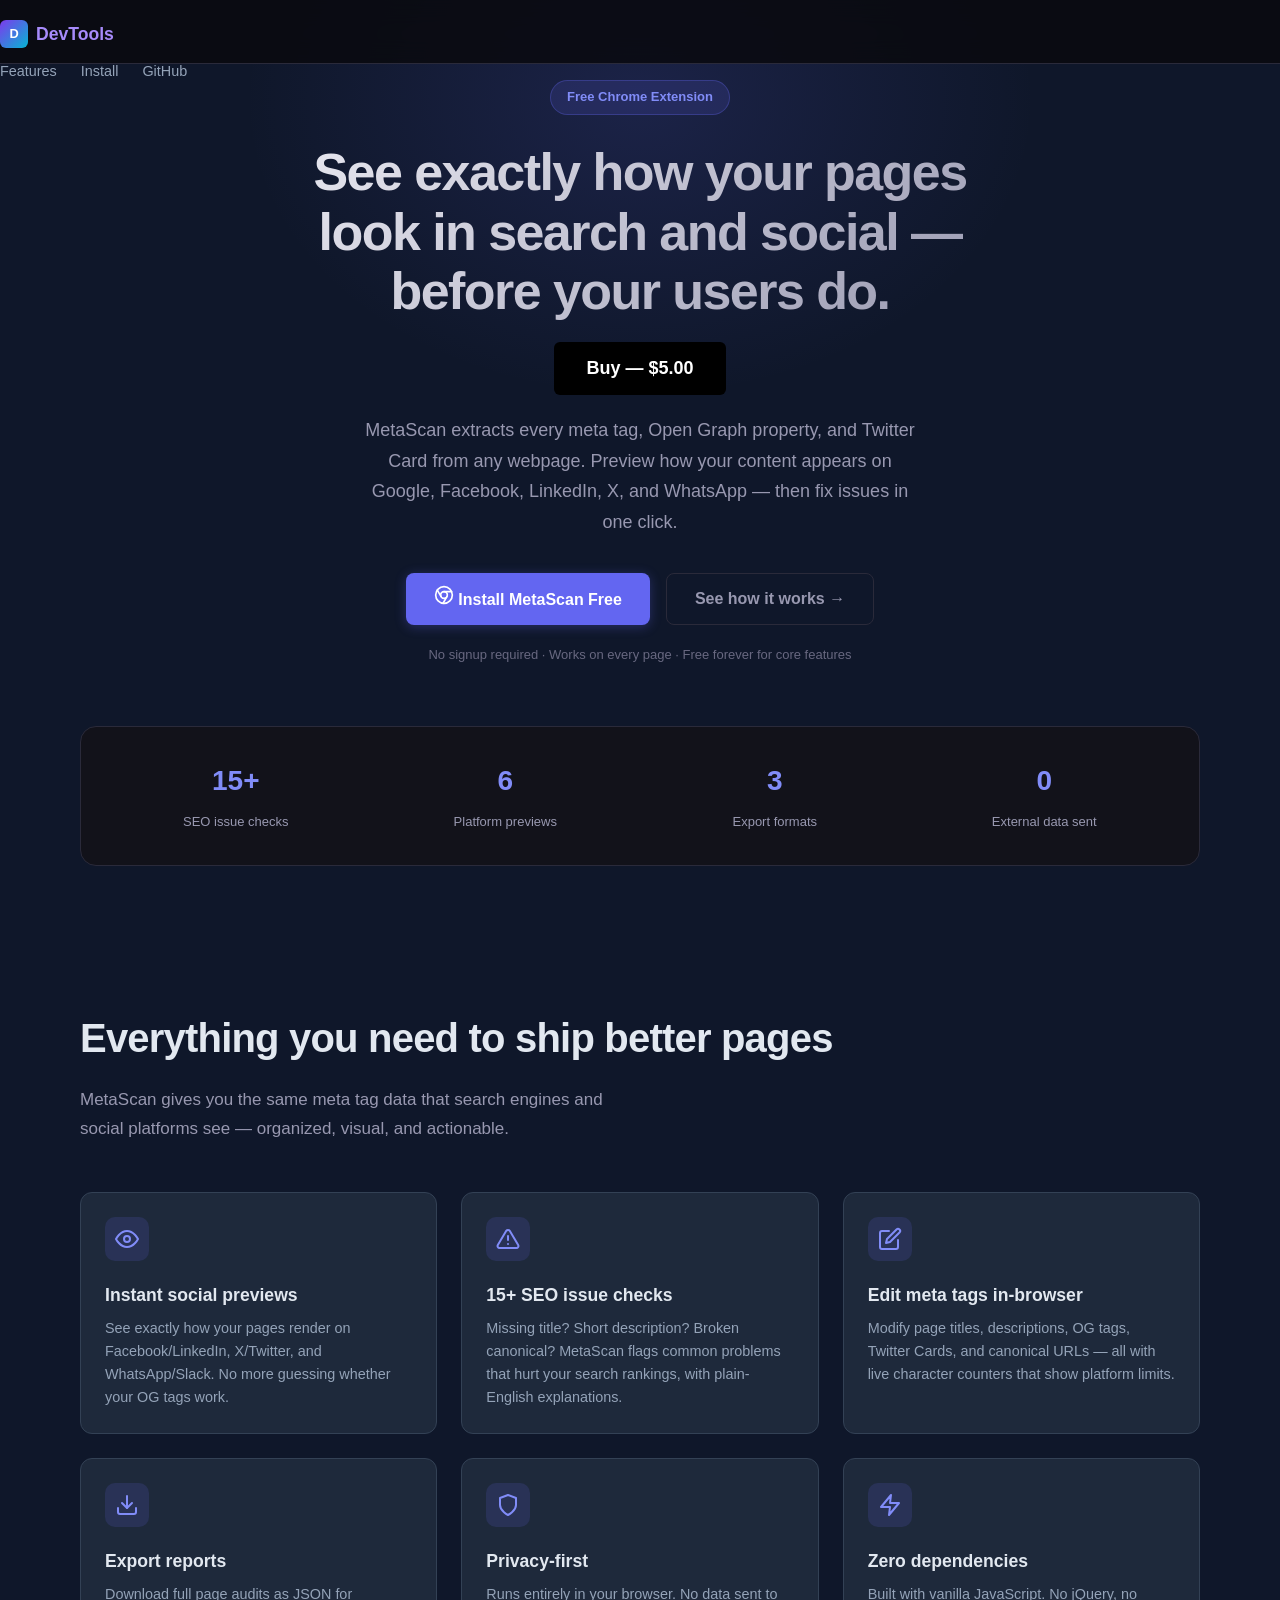
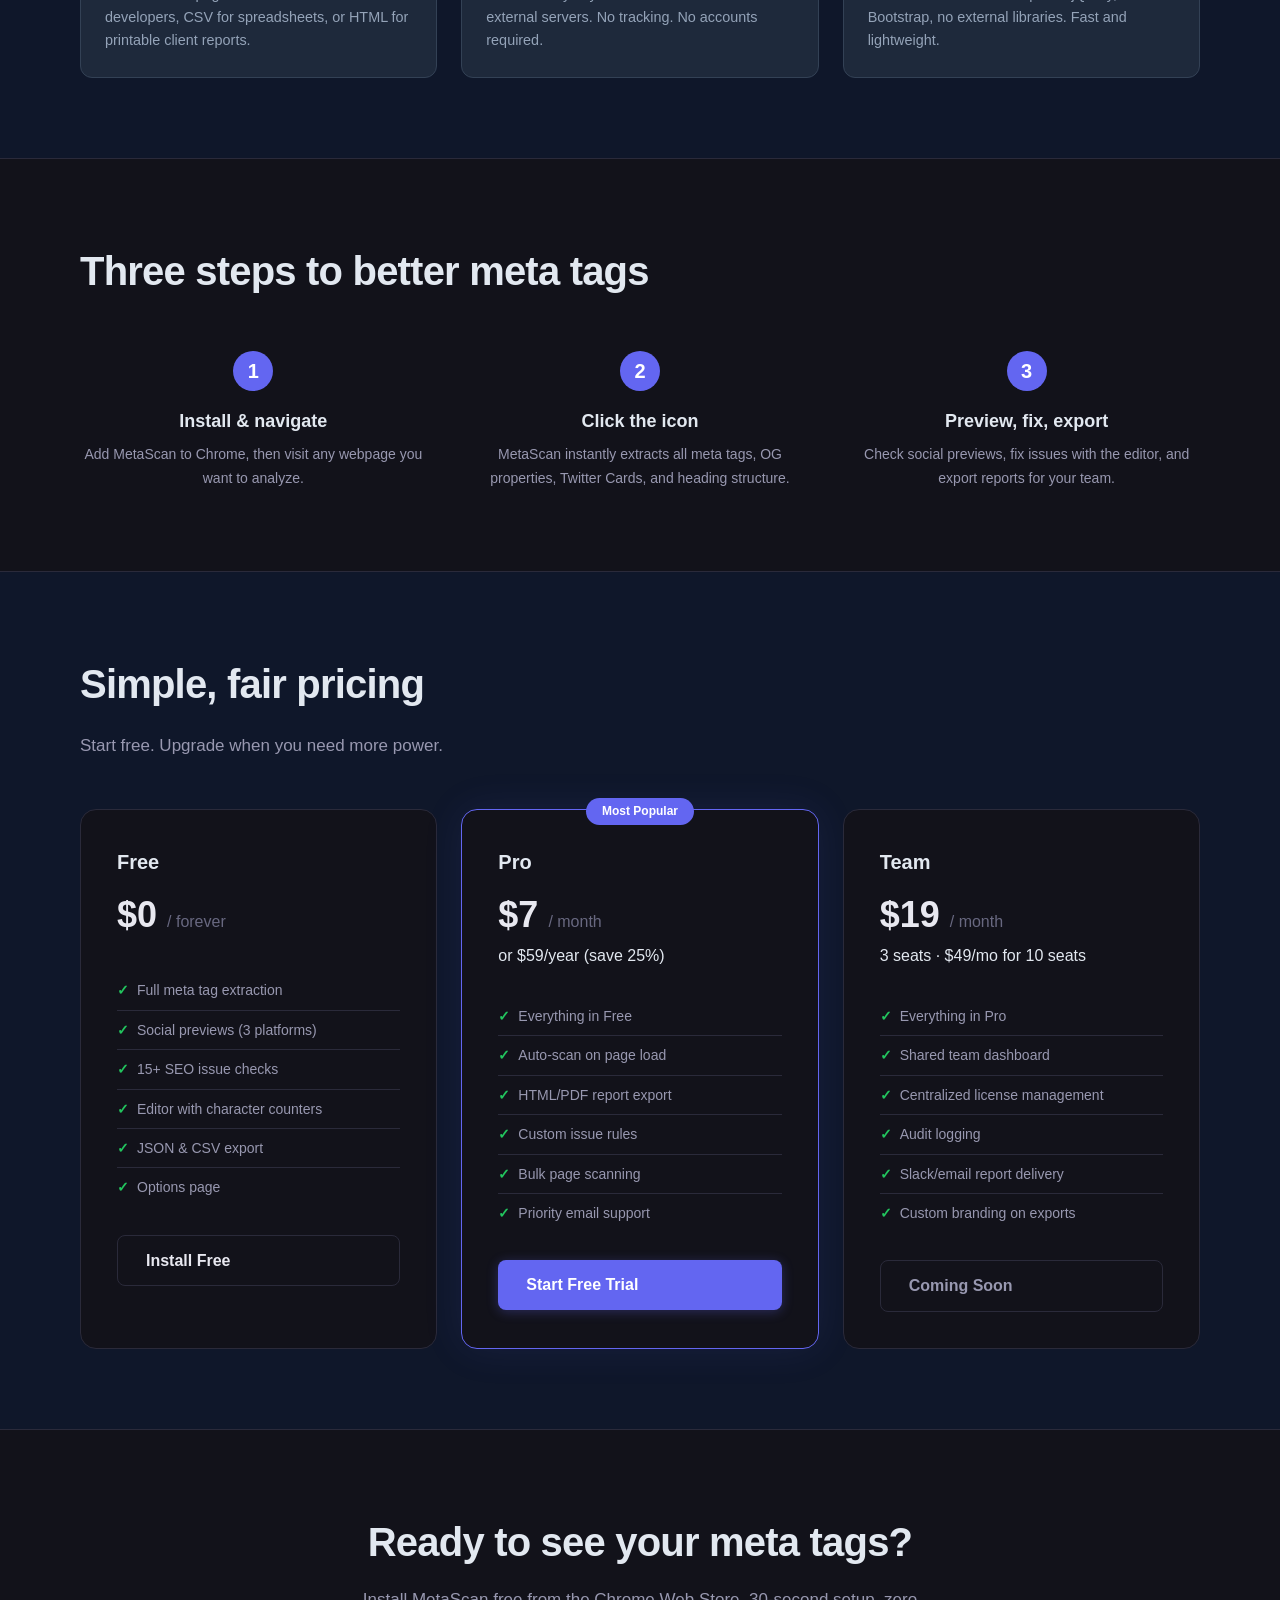
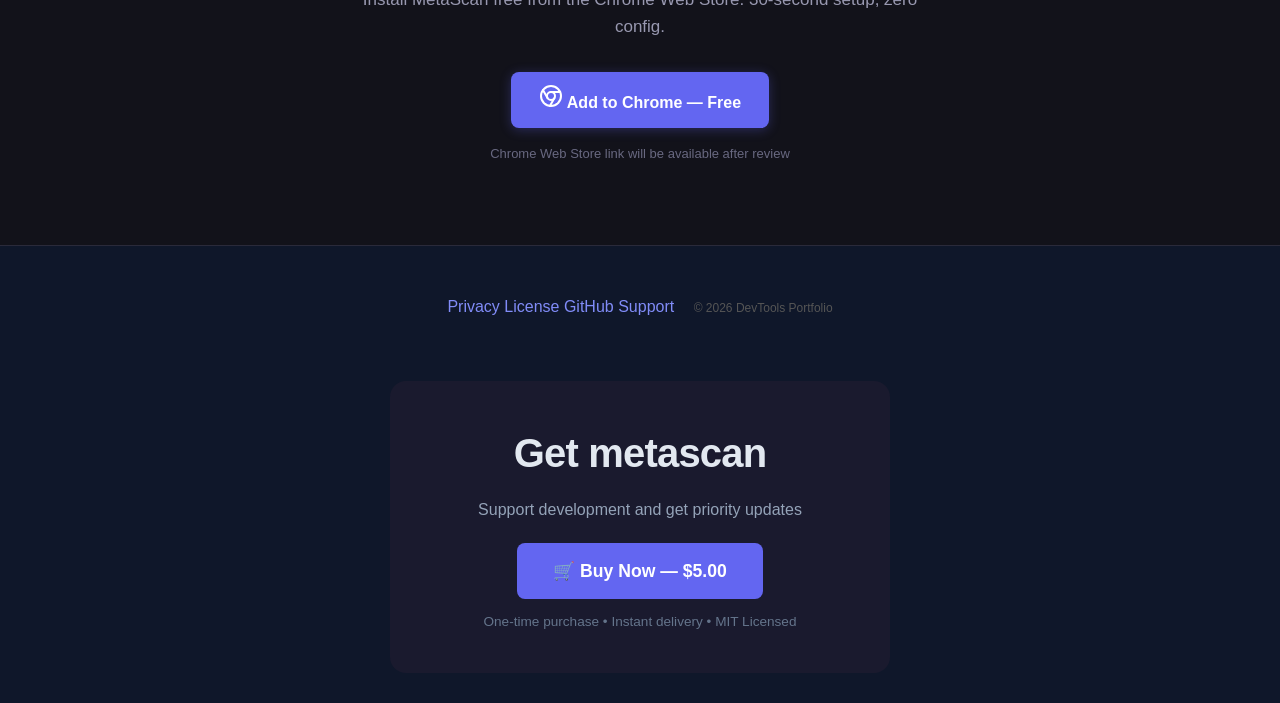
==== commit 1ab56a6f: "Fix landing page: inline professional dark-theme CSS + prominent Buy button Co-Authored-By: Claude O" ====
--- a/landing/index.html
+++ b/landing/index.html
@@ -13,6 +13,413 @@
   <meta name="twitter:title" content="MetaScan — SEO Meta Tags & Social Preview">
   <meta name="twitter:description" content="See exactly how your pages look in search and social — before your users do. Free Chrome extension.">
   <link rel="stylesheet" href="style.css">
+
+<style>
+:root {
+  --bg: #0f172a;
+  --surface: #1e293b;
+  --border: #334155;
+  --text: #e2e8f0;
+  --text-muted: #94a3b8;
+  --primary: #6366f1;
+  --primary-hover: #4f46e5;
+  --accent: #22d3ee;
+  --success: #10b981;
+  --radius: 12px;
+}
+
+* { margin: 0; padding: 0; box-sizing: border-box; }
+
+body {
+  font-family: 'Inter', -apple-system, BlinkMacSystemFont, sans-serif;
+  background: var(--bg);
+  color: var(--text);
+  line-height: 1.6;
+  -webkit-font-smoothing: antialiased;
+}
+
+.container {
+  max-width: 960px;
+  margin: 0 auto;
+  padding: 0 24px;
+}
+
+/* Navigation */
+nav {
+  padding: 20px 0;
+  border-bottom: 1px solid var(--border);
+  margin-bottom: 0;
+}
+
+.brand {
+  font-weight: 700;
+  font-size: 1.1rem;
+  color: var(--text);
+  text-decoration: none;
+  display: inline-flex;
+  align-items: center;
+  gap: 8px;
+}
+
+.logo-mark {
+  width: 24px;
+  height: 24px;
+  background: linear-gradient(135deg, var(--primary), var(--accent));
+  border-radius: 6px;
+}
+
+.product-name {
+  color: var(--text-muted);
+  font-weight: 500;
+}
+
+.nav-links {
+  list-style: none;
+  display: flex;
+  gap: 24px;
+  margin-top: 12px;
+}
+
+.nav-links a {
+  color: var(--text-muted);
+  text-decoration: none;
+  font-size: 0.9rem;
+  font-weight: 500;
+  transition: color 0.2s;
+}
+
+.nav-links a:hover {
+  color: var(--text);
+}
+
+.nav-cta {
+  background: var(--primary);
+  color: #fff !important;
+  padding: 6px 16px;
+  border-radius: 6px;
+}
+
+/* Hero */
+.hero {
+  padding: 80px 0 60px;
+  text-align: center;
+}
+
+.badge {
+  display: inline-block;
+  background: var(--surface);
+  border: 1px solid var(--border);
+  color: var(--accent);
+  padding: 6px 16px;
+  border-radius: 20px;
+  font-size: 0.8rem;
+  font-weight: 600;
+  margin-bottom: 24px;
+  letter-spacing: 0.5px;
+}
+
+h1 {
+  font-size: 3rem;
+  font-weight: 800;
+  line-height: 1.15;
+  margin-bottom: 24px;
+  letter-spacing: -1.5px;
+}
+
+h1 span {
+  background: linear-gradient(135deg, var(--primary), var(--accent));
+  -webkit-background-clip: text;
+  -webkit-text-fill-color: transparent;
+  background-clip: text;
+}
+
+.tagline {
+  font-size: 1.15rem;
+  color: var(--text-muted);
+  max-width: 560px;
+  margin: 0 auto 32px;
+  line-height: 1.7;
+}
+
+/* Buttons */
+.cta-group {
+  display: flex;
+  gap: 12px;
+  justify-content: center;
+  margin-bottom: 48px;
+}
+
+.btn {
+  display: inline-block;
+  padding: 12px 28px;
+  border-radius: 8px;
+  font-weight: 600;
+  font-size: 1rem;
+  text-decoration: none;
+  transition: all 0.2s;
+}
+
+.btn-primary {
+  background: var(--primary);
+  color: #fff;
+}
+
+.btn-primary:hover {
+  background: var(--primary-hover);
+  transform: translateY(-1px);
+}
+
+.btn-secondary {
+  background: var(--surface);
+  color: var(--text);
+  border: 1px solid var(--border);
+}
+
+.btn-secondary:hover {
+  border-color: var(--primary);
+}
+
+/* Buy Section */
+.buy-section {
+  text-align: center;
+  padding: 40px 20px;
+  background: linear-gradient(135deg, #1e1b4b, #0f172a);
+  border: 1px solid var(--primary);
+  border-radius: var(--radius);
+  margin: 0 auto 48px;
+  max-width: 480px;
+}
+
+.buy-section h2 {
+  color: var(--text);
+  margin-bottom: 8px;
+  font-size: 1.5rem;
+}
+
+.buy-section p {
+  color: var(--text-muted);
+  margin-bottom: 20px;
+  font-size: 0.95rem;
+}
+
+.buy-btn {
+  display: inline-block;
+  background: linear-gradient(135deg, var(--primary), #8b5cf6);
+  color: #fff;
+  padding: 14px 36px;
+  border-radius: 8px;
+  text-decoration: none;
+  font-weight: 700;
+  font-size: 1.1rem;
+  transition: all 0.2s;
+  box-shadow: 0 4px 20px rgba(99, 102, 241, 0.3);
+}
+
+.buy-btn:hover {
+  transform: translateY(-2px);
+  box-shadow: 0 6px 30px rgba(99, 102, 241, 0.5);
+}
+
+.buy-note {
+  color: var(--text-muted);
+  font-size: 0.8rem;
+  margin-top: 12px;
+}
+
+/* Terminal */
+.terminal {
+  background: #0d1117;
+  border: 1px solid var(--border);
+  border-radius: var(--radius);
+  overflow: hidden;
+  text-align: left;
+  max-width: 520px;
+  margin: 0 auto;
+}
+
+.terminal-header {
+  display: flex;
+  gap: 8px;
+  padding: 12px 16px;
+  background: #161b22;
+  border-bottom: 1px solid var(--border);
+}
+
+.dot {
+  width: 12px;
+  height: 12px;
+  border-radius: 50%;
+}
+
+.dot.red { background: #ef4444; }
+.dot.yellow { background: #f59e0b; }
+.dot.green { background: #10b981; }
+
+.terminal .prompt {
+  color: var(--success);
+  font-family: 'JetBrains Mono', monospace;
+}
+
+.terminal .output {
+  color: var(--text);
+  font-family: 'JetBrains Mono', monospace;
+}
+
+.terminal .comment {
+  color: var(--text-muted);
+  font-family: 'JetBrains Mono', monospace;
+  font-size: 0.85rem;
+}
+
+/* Sections */
+section {
+  padding: 80px 0;
+}
+
+.section-header {
+  text-align: center;
+  margin-bottom: 48px;
+}
+
+.section-header h2 {
+  font-size: 2rem;
+  font-weight: 700;
+  margin-bottom: 12px;
+}
+
+.section-header p {
+  color: var(--text-muted);
+  font-size: 1.05rem;
+}
+
+/* Features Grid */
+.features-grid {
+  display: grid;
+  grid-template-columns: repeat(auto-fit, minmax(240px, 1fr));
+  gap: 20px;
+}
+
+.feature-card {
+  background: var(--surface);
+  border: 1px solid var(--border);
+  border-radius: var(--radius);
+  padding: 24px;
+  transition: border-color 0.2s;
+}
+
+.feature-card:hover {
+  border-color: var(--primary);
+}
+
+.feature-card .icon {
+  font-size: 1.5rem;
+  margin-bottom: 12px;
+}
+
+.feature-card h3 {
+  font-size: 1.1rem;
+  font-weight: 600;
+  margin-bottom: 8px;
+}
+
+.feature-card p {
+  color: var(--text-muted);
+  font-size: 0.9rem;
+  line-height: 1.6;
+}
+
+/* Steps */
+.steps-grid {
+  display: grid;
+  grid-template-columns: repeat(3, 1fr);
+  gap: 24px;
+}
+
+.step-card {
+  text-align: center;
+  padding: 24px;
+}
+
+.step-num {
+  width: 40px;
+  height: 40px;
+  background: var(--primary);
+  color: #fff;
+  border-radius: 50%;
+  display: inline-flex;
+  align-items: center;
+  justify-content: center;
+  font-weight: 700;
+  margin-bottom: 16px;
+}
+
+.step-card h4 {
+  font-weight: 600;
+  margin-bottom: 8px;
+}
+
+.step-card p {
+  color: var(--text-muted);
+  font-size: 0.9rem;
+}
+
+/* Footer */
+footer {
+  padding: 40px 0;
+  border-top: 1px solid var(--border);
+  text-align: center;
+}
+
+.footer-brand {
+  display: flex;
+  align-items: center;
+  justify-content: center;
+  gap: 8px;
+  margin-bottom: 8px;
+}
+
+.footer-brand .logo-text {
+  font-weight: 700;
+  font-size: 1.1rem;
+}
+
+.footer-brand-sub {
+  color: var(--text-muted);
+  font-size: 0.85rem;
+  margin-bottom: 16px;
+}
+
+.footer-links {
+  display: flex;
+  gap: 20px;
+  justify-content: center;
+  margin-bottom: 16px;
+}
+
+.footer-links a {
+  color: var(--text-muted);
+  text-decoration: none;
+  font-size: 0.9rem;
+}
+
+.footer-links a:hover {
+  color: var(--text);
+}
+
+footer p {
+  color: var(--text-muted);
+  font-size: 0.8rem;
+}
+
+/* Responsive */
+@media (max-width: 640px) {
+  h1 { font-size: 2rem; }
+  .steps-grid { grid-template-columns: 1fr; }
+  .features-grid { grid-template-columns: 1fr; }
+  .nav-links { flex-wrap: wrap; gap: 12px; }
+}
+</style>
+
 </head>
 <body>
   <nav class="nav">
